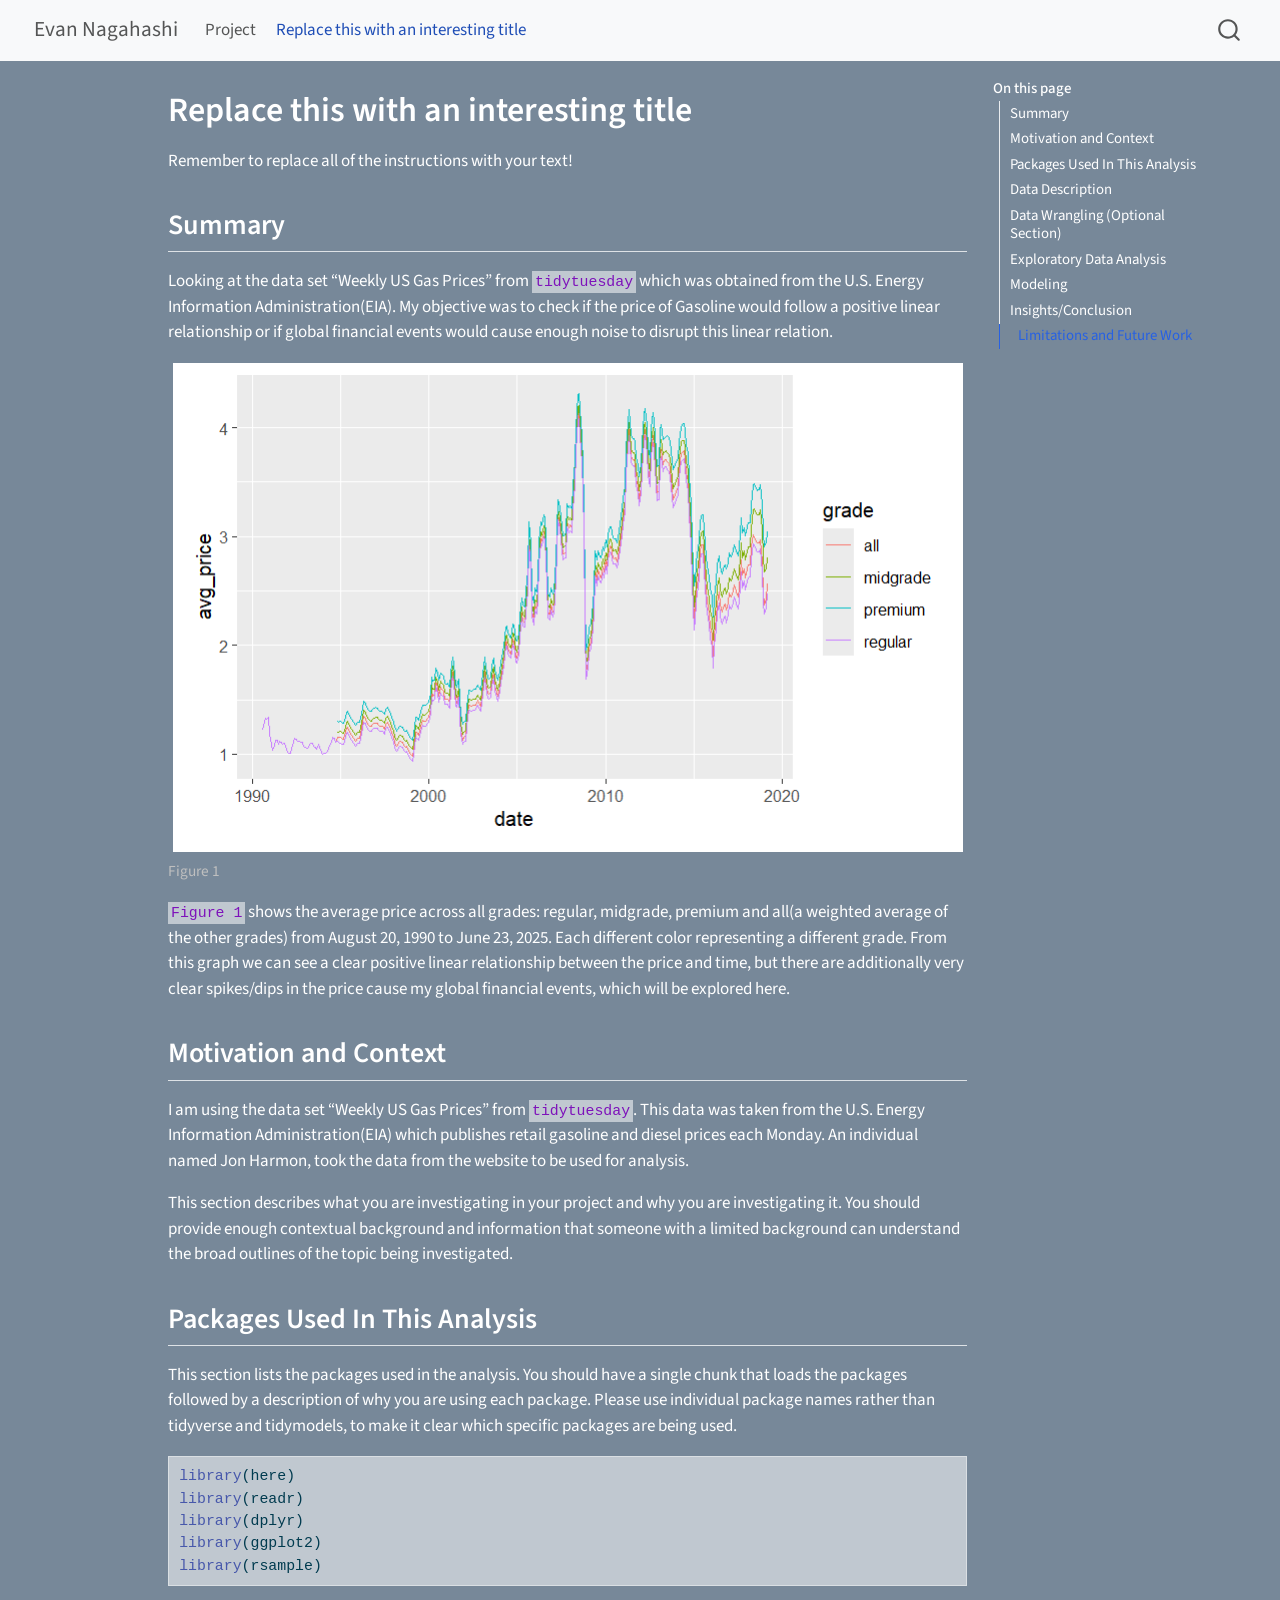
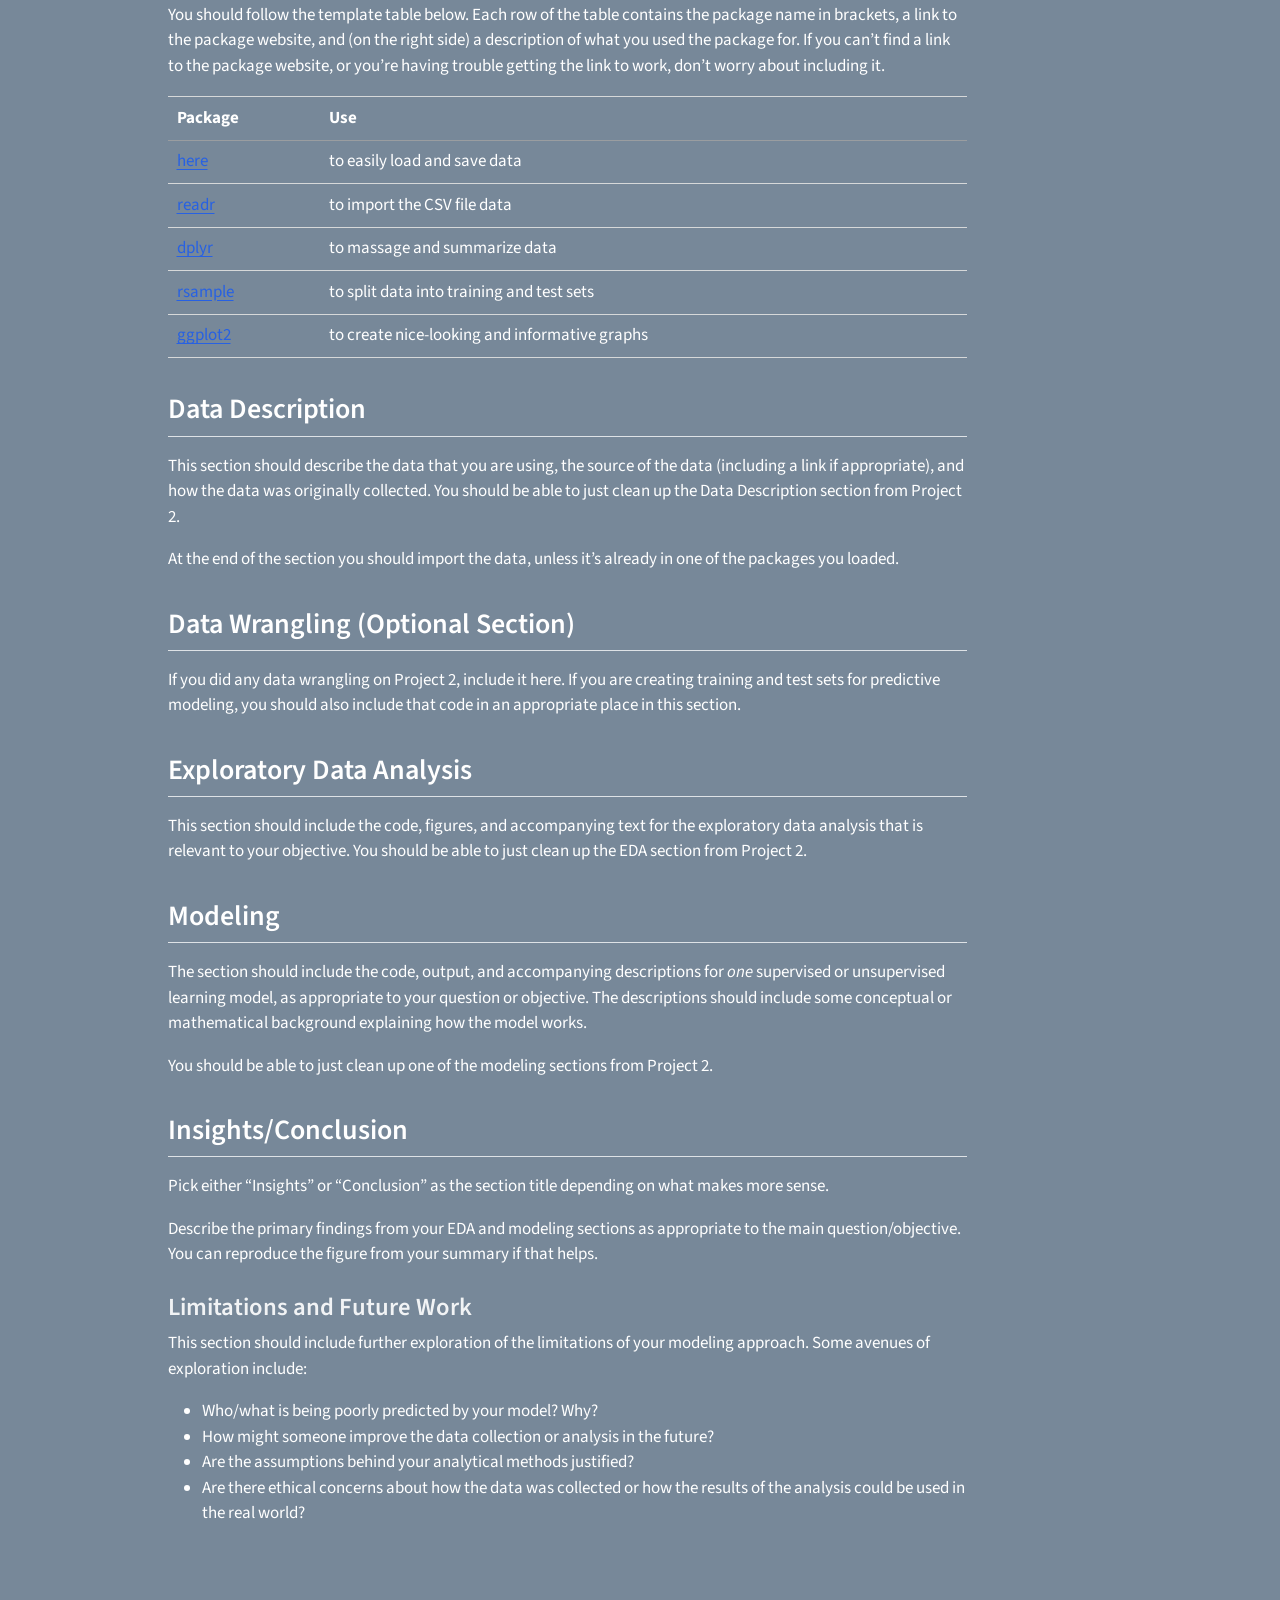
==== docs/math-437-project-template.html @ 0ea78078 "Adding Figure to Portfolio" ====
<!DOCTYPE html>
<html xmlns="http://www.w3.org/1999/xhtml" lang="en" xml:lang="en"><head>

<meta charset="utf-8">
<meta name="generator" content="quarto-1.8.25">

<meta name="viewport" content="width=device-width, initial-scale=1.0, user-scalable=yes">


<title>Replace this with an interesting title – Math437_github</title>
<style>
code{white-space: pre-wrap;}
span.smallcaps{font-variant: small-caps;}
div.columns{display: flex; gap: min(4vw, 1.5em);}
div.column{flex: auto; overflow-x: auto;}
div.hanging-indent{margin-left: 1.5em; text-indent: -1.5em;}
ul.task-list{list-style: none;}
ul.task-list li input[type="checkbox"] {
  width: 0.8em;
  margin: 0 0.8em 0.2em -1em; /* quarto-specific, see https://github.com/quarto-dev/quarto-cli/issues/4556 */ 
  vertical-align: middle;
}
/* CSS for syntax highlighting */
html { -webkit-text-size-adjust: 100%; }
pre > code.sourceCode { white-space: pre; position: relative; }
pre > code.sourceCode > span { display: inline-block; line-height: 1.25; }
pre > code.sourceCode > span:empty { height: 1.2em; }
.sourceCode { overflow: visible; }
code.sourceCode > span { color: inherit; text-decoration: inherit; }
div.sourceCode { margin: 1em 0; }
pre.sourceCode { margin: 0; }
@media screen {
div.sourceCode { overflow: auto; }
}
@media print {
pre > code.sourceCode { white-space: pre-wrap; }
pre > code.sourceCode > span { text-indent: -5em; padding-left: 5em; }
}
pre.numberSource code
  { counter-reset: source-line 0; }
pre.numberSource code > span
  { position: relative; left: -4em; counter-increment: source-line; }
pre.numberSource code > span > a:first-child::before
  { content: counter(source-line);
    position: relative; left: -1em; text-align: right; vertical-align: baseline;
    border: none; display: inline-block;
    -webkit-touch-callout: none; -webkit-user-select: none;
    -khtml-user-select: none; -moz-user-select: none;
    -ms-user-select: none; user-select: none;
    padding: 0 4px; width: 4em;
  }
pre.numberSource { margin-left: 3em;  padding-left: 4px; }
div.sourceCode
  {   }
@media screen {
pre > code.sourceCode > span > a:first-child::before { text-decoration: underline; }
}
</style>


<script src="site_libs/quarto-nav/quarto-nav.js"></script>
<script src="site_libs/quarto-nav/headroom.min.js"></script>
<script src="site_libs/clipboard/clipboard.min.js"></script>
<script src="site_libs/quarto-search/autocomplete.umd.js"></script>
<script src="site_libs/quarto-search/fuse.min.js"></script>
<script src="site_libs/quarto-search/quarto-search.js"></script>
<meta name="quarto:offset" content="./">
<script src="site_libs/quarto-html/quarto.js" type="module"></script>
<script src="site_libs/quarto-html/tabsets/tabsets.js" type="module"></script>
<script src="site_libs/quarto-html/axe/axe-check.js" type="module"></script>
<script src="site_libs/quarto-html/popper.min.js"></script>
<script src="site_libs/quarto-html/tippy.umd.min.js"></script>
<script src="site_libs/quarto-html/anchor.min.js"></script>
<link href="site_libs/quarto-html/tippy.css" rel="stylesheet">
<link href="site_libs/quarto-html/quarto-syntax-highlighting-7b89279ff1a6dce999919e0e67d4d9ec.css" rel="stylesheet" id="quarto-text-highlighting-styles">
<script src="site_libs/bootstrap/bootstrap.min.js"></script>
<link href="site_libs/bootstrap/bootstrap-icons.css" rel="stylesheet">
<link href="site_libs/bootstrap/bootstrap-90ccf80f73c9ab87650d1a69aed63247.min.css" rel="stylesheet" append-hash="true" id="quarto-bootstrap" data-mode="light">
<script id="quarto-search-options" type="application/json">{
  "location": "navbar",
  "copy-button": false,
  "collapse-after": 3,
  "panel-placement": "end",
  "type": "overlay",
  "limit": 50,
  "keyboard-shortcut": [
    "f",
    "/",
    "s"
  ],
  "show-item-context": false,
  "language": {
    "search-no-results-text": "No results",
    "search-matching-documents-text": "matching documents",
    "search-copy-link-title": "Copy link to search",
    "search-hide-matches-text": "Hide additional matches",
    "search-more-match-text": "more match in this document",
    "search-more-matches-text": "more matches in this document",
    "search-clear-button-title": "Clear",
    "search-text-placeholder": "",
    "search-detached-cancel-button-title": "Cancel",
    "search-submit-button-title": "Submit",
    "search-label": "Search"
  }
}</script>


<link rel="stylesheet" href="styles.css">
</head>

<body class="nav-fixed quarto-light">

<div id="quarto-search-results"></div>
  <header id="quarto-header" class="headroom fixed-top">
    <nav class="navbar navbar-expand-lg " data-bs-theme="dark">
      <div class="navbar-container container-fluid">
      <div class="navbar-brand-container mx-auto">
    <a href="./index.html" class="navbar-brand navbar-brand-logo">
    </a>
    <a class="navbar-brand" href="./index.html">
    <span class="navbar-title">Evan Nagahashi</span>
    </a>
  </div>
            <div id="quarto-search" class="" title="Search"></div>
          <button class="navbar-toggler" type="button" data-bs-toggle="collapse" data-bs-target="#navbarCollapse" aria-controls="navbarCollapse" role="menu" aria-expanded="false" aria-label="Toggle navigation" onclick="if (window.quartoToggleHeadroom) { window.quartoToggleHeadroom(); }">
  <span class="navbar-toggler-icon"></span>
</button>
          <div class="collapse navbar-collapse" id="navbarCollapse">
            <ul class="navbar-nav navbar-nav-scroll me-auto">
  <li class="nav-item">
    <a class="nav-link" href="./project.html"> 
<span class="menu-text">Project</span></a>
  </li>  
  <li class="nav-item">
    <a class="nav-link active" href="./math-437-project-template.html" aria-current="page"> 
<span class="menu-text">Replace this with an interesting title</span></a>
  </li>  
</ul>
          </div> <!-- /navcollapse -->
            <div class="quarto-navbar-tools">
</div>
      </div> <!-- /container-fluid -->
    </nav>
</header>
<!-- content -->
<div id="quarto-content" class="quarto-container page-columns page-rows-contents page-layout-article page-navbar">
<!-- sidebar -->
<!-- margin-sidebar -->
    <div id="quarto-margin-sidebar" class="sidebar margin-sidebar">
        <nav id="TOC" role="doc-toc" class="toc-active">
    <h2 id="toc-title">On this page</h2>
   
  <ul>
  <li><a href="#summary" id="toc-summary" class="nav-link active" data-scroll-target="#summary">Summary</a></li>
  <li><a href="#motivation-and-context" id="toc-motivation-and-context" class="nav-link" data-scroll-target="#motivation-and-context">Motivation and Context</a></li>
  <li><a href="#packages-used-in-this-analysis" id="toc-packages-used-in-this-analysis" class="nav-link" data-scroll-target="#packages-used-in-this-analysis">Packages Used In This Analysis</a></li>
  <li><a href="#data-description" id="toc-data-description" class="nav-link" data-scroll-target="#data-description">Data Description</a></li>
  <li><a href="#data-wrangling-optional-section" id="toc-data-wrangling-optional-section" class="nav-link" data-scroll-target="#data-wrangling-optional-section">Data Wrangling (Optional Section)</a></li>
  <li><a href="#exploratory-data-analysis" id="toc-exploratory-data-analysis" class="nav-link" data-scroll-target="#exploratory-data-analysis">Exploratory Data Analysis</a></li>
  <li><a href="#modeling" id="toc-modeling" class="nav-link" data-scroll-target="#modeling">Modeling</a></li>
  <li><a href="#insightsconclusion" id="toc-insightsconclusion" class="nav-link" data-scroll-target="#insightsconclusion">Insights/Conclusion</a>
  <ul class="collapse">
  <li><a href="#limitations-and-future-work" id="toc-limitations-and-future-work" class="nav-link" data-scroll-target="#limitations-and-future-work">Limitations and Future Work</a></li>
  </ul></li>
  </ul>
</nav>
    </div>
<!-- main -->
<main class="content" id="quarto-document-content">

<header id="title-block-header" class="quarto-title-block default">
<div class="quarto-title">
<h1 class="title">Replace this with an interesting title</h1>
</div>



<div class="quarto-title-meta">

    
  
    
  </div>
  


</header>


<p>Remember to replace all of the instructions with your text!</p>
<section id="summary" class="level2">
<h2 class="anchored" data-anchor-id="summary">Summary</h2>
<p>Looking at the data set “Weekly US Gas Prices” from <code>tidytuesday</code> which was obtained from the U.S. Energy Information Administration(EIA). My objective was to check if the price of Gasoline would follow a positive linear relationship or if global financial events would cause enough noise to disrupt this linear relation.</p>
<div class="quarto-figure quarto-figure-center">
<figure class="figure">
<p><img src="price_over_time_graph.png" class="img-fluid figure-img"></p>
<figcaption>Figure 1</figcaption>
</figure>
</div>
<p><code>Figure 1</code> shows the average price across all grades: regular, midgrade, premium and all(a weighted average of the other grades) from August 20, 1990 to June 23, 2025. Each different color representing a different grade. From this graph we can see a clear positive linear relationship between the price and time, but there are additionally very clear spikes/dips in the price cause my global financial events, which will be explored here.</p>
</section>
<section id="motivation-and-context" class="level2">
<h2 class="anchored" data-anchor-id="motivation-and-context">Motivation and Context</h2>
<p>I am using the data set “Weekly US Gas Prices” from <code>tidytuesday</code>. This data was taken from the U.S. Energy Information Administration(EIA) which publishes retail gasoline and diesel prices each Monday. An individual named Jon Harmon, took the data from the website to be used for analysis.</p>
<p>This section describes what you are investigating in your project and why you are investigating it. You should provide enough contextual background and information that someone with a limited background can understand the broad outlines of the topic being investigated.</p>
</section>
<section id="packages-used-in-this-analysis" class="level2">
<h2 class="anchored" data-anchor-id="packages-used-in-this-analysis">Packages Used In This Analysis</h2>
<p>This section lists the packages used in the analysis. You should have a single chunk that loads the packages followed by a description of why you are using each package. Please use individual package names rather than tidyverse and tidymodels, to make it clear which specific packages are being used.</p>
<div class="cell">
<div class="code-copy-outer-scaffold"><div class="sourceCode cell-code" id="cb1"><pre class="sourceCode r code-with-copy"><code class="sourceCode r"><span id="cb1-1"><a href="#cb1-1" aria-hidden="true" tabindex="-1"></a><span class="fu">library</span>(here)</span>
<span id="cb1-2"><a href="#cb1-2" aria-hidden="true" tabindex="-1"></a><span class="fu">library</span>(readr)</span>
<span id="cb1-3"><a href="#cb1-3" aria-hidden="true" tabindex="-1"></a><span class="fu">library</span>(dplyr)</span>
<span id="cb1-4"><a href="#cb1-4" aria-hidden="true" tabindex="-1"></a><span class="fu">library</span>(ggplot2)</span>
<span id="cb1-5"><a href="#cb1-5" aria-hidden="true" tabindex="-1"></a><span class="fu">library</span>(rsample)</span></code></pre></div><button title="Copy to Clipboard" class="code-copy-button"><i class="bi"></i></button></div>
</div>
<p>You should follow the template table below. Each row of the table contains the package name in brackets, a link to the package website, and (on the right side) a description of what you used the package for. If you can’t find a link to the package website, or you’re having trouble getting the link to work, don’t worry about including it.</p>
<table class="caption-top table">
<thead>
<tr class="header">
<th>Package</th>
<th>Use</th>
</tr>
</thead>
<tbody>
<tr class="odd">
<td><a href="https://github.com/jennybc/here_here">here</a></td>
<td>to easily load and save data</td>
</tr>
<tr class="even">
<td><a href="https://readr.tidyverse.org/">readr</a></td>
<td>to import the CSV file data</td>
</tr>
<tr class="odd">
<td><a href="https://dplyr.tidyverse.org/">dplyr</a></td>
<td>to massage and summarize data</td>
</tr>
<tr class="even">
<td><a href="https://rsample.tidymodels.org/">rsample</a></td>
<td>to split data into training and test sets</td>
</tr>
<tr class="odd">
<td><a href="https://ggplot2.tidyverse.org/">ggplot2</a></td>
<td>to create nice-looking and informative graphs</td>
</tr>
</tbody>
</table>
</section>
<section id="data-description" class="level2">
<h2 class="anchored" data-anchor-id="data-description">Data Description</h2>
<p>This section should describe the data that you are using, the source of the data (including a link if appropriate), and how the data was originally collected. You should be able to just clean up the Data Description section from Project 2.</p>
<p>At the end of the section you should import the data, unless it’s already in one of the packages you loaded.</p>
</section>
<section id="data-wrangling-optional-section" class="level2">
<h2 class="anchored" data-anchor-id="data-wrangling-optional-section">Data Wrangling (Optional Section)</h2>
<p>If you did any data wrangling on Project 2, include it here. If you are creating training and test sets for predictive modeling, you should also include that code in an appropriate place in this section.</p>
</section>
<section id="exploratory-data-analysis" class="level2">
<h2 class="anchored" data-anchor-id="exploratory-data-analysis">Exploratory Data Analysis</h2>
<p>This section should include the code, figures, and accompanying text for the exploratory data analysis that is relevant to your objective. You should be able to just clean up the EDA section from Project 2.</p>
</section>
<section id="modeling" class="level2">
<h2 class="anchored" data-anchor-id="modeling">Modeling</h2>
<p>The section should include the code, output, and accompanying descriptions for <em>one</em> supervised or unsupervised learning model, as appropriate to your question or objective. The descriptions should include some conceptual or mathematical background explaining how the model works.</p>
<p>You should be able to just clean up one of the modeling sections from Project 2.</p>
</section>
<section id="insightsconclusion" class="level2">
<h2 class="anchored" data-anchor-id="insightsconclusion">Insights/Conclusion</h2>
<p>Pick either “Insights” or “Conclusion” as the section title depending on what makes more sense.</p>
<p>Describe the primary findings from your EDA and modeling sections as appropriate to the main question/objective. You can reproduce the figure from your summary if that helps.</p>
<section id="limitations-and-future-work" class="level3">
<h3 class="anchored" data-anchor-id="limitations-and-future-work">Limitations and Future Work</h3>
<p>This section should include further exploration of the limitations of your modeling approach. Some avenues of exploration include:</p>
<ul>
<li>Who/what is being poorly predicted by your model? Why?</li>
<li>How might someone improve the data collection or analysis in the future?</li>
<li>Are the assumptions behind your analytical methods justified?</li>
<li>Are there ethical concerns about how the data was collected or how the results of the analysis could be used in the real world?</li>
</ul>


</section>
</section>

</main> <!-- /main -->
<script id="quarto-html-after-body" type="application/javascript">
  window.document.addEventListener("DOMContentLoaded", function (event) {
    const icon = "";
    const anchorJS = new window.AnchorJS();
    anchorJS.options = {
      placement: 'right',
      icon: icon
    };
    anchorJS.add('.anchored');
    const isCodeAnnotation = (el) => {
      for (const clz of el.classList) {
        if (clz.startsWith('code-annotation-')) {                     
          return true;
        }
      }
      return false;
    }
    const onCopySuccess = function(e) {
      // button target
      const button = e.trigger;
      // don't keep focus
      button.blur();
      // flash "checked"
      button.classList.add('code-copy-button-checked');
      var currentTitle = button.getAttribute("title");
      button.setAttribute("title", "Copied!");
      let tooltip;
      if (window.bootstrap) {
        button.setAttribute("data-bs-toggle", "tooltip");
        button.setAttribute("data-bs-placement", "left");
        button.setAttribute("data-bs-title", "Copied!");
        tooltip = new bootstrap.Tooltip(button, 
          { trigger: "manual", 
            customClass: "code-copy-button-tooltip",
            offset: [0, -8]});
        tooltip.show();    
      }
      setTimeout(function() {
        if (tooltip) {
          tooltip.hide();
          button.removeAttribute("data-bs-title");
          button.removeAttribute("data-bs-toggle");
          button.removeAttribute("data-bs-placement");
        }
        button.setAttribute("title", currentTitle);
        button.classList.remove('code-copy-button-checked');
      }, 1000);
      // clear code selection
      e.clearSelection();
    }
    const getTextToCopy = function(trigger) {
      const outerScaffold = trigger.parentElement.cloneNode(true);
      const codeEl = outerScaffold.querySelector('code');
      for (const childEl of codeEl.children) {
        if (isCodeAnnotation(childEl)) {
          childEl.remove();
        }
      }
      return codeEl.innerText;
    }
    const clipboard = new window.ClipboardJS('.code-copy-button:not([data-in-quarto-modal])', {
      text: getTextToCopy
    });
    clipboard.on('success', onCopySuccess);
    if (window.document.getElementById('quarto-embedded-source-code-modal')) {
      const clipboardModal = new window.ClipboardJS('.code-copy-button[data-in-quarto-modal]', {
        text: getTextToCopy,
        container: window.document.getElementById('quarto-embedded-source-code-modal')
      });
      clipboardModal.on('success', onCopySuccess);
    }
      var localhostRegex = new RegExp(/^(?:http|https):\/\/localhost\:?[0-9]*\//);
      var mailtoRegex = new RegExp(/^mailto:/);
        var filterRegex = new RegExp('/' + window.location.host + '/');
      var isInternal = (href) => {
          return filterRegex.test(href) || localhostRegex.test(href) || mailtoRegex.test(href);
      }
      // Inspect non-navigation links and adorn them if external
     var links = window.document.querySelectorAll('a[href]:not(.nav-link):not(.navbar-brand):not(.toc-action):not(.sidebar-link):not(.sidebar-item-toggle):not(.pagination-link):not(.no-external):not([aria-hidden]):not(.dropdown-item):not(.quarto-navigation-tool):not(.about-link)');
      for (var i=0; i<links.length; i++) {
        const link = links[i];
        if (!isInternal(link.href)) {
          // undo the damage that might have been done by quarto-nav.js in the case of
          // links that we want to consider external
          if (link.dataset.originalHref !== undefined) {
            link.href = link.dataset.originalHref;
          }
        }
      }
    function tippyHover(el, contentFn, onTriggerFn, onUntriggerFn) {
      const config = {
        allowHTML: true,
        maxWidth: 500,
        delay: 100,
        arrow: false,
        appendTo: function(el) {
            return el.parentElement;
        },
        interactive: true,
        interactiveBorder: 10,
        theme: 'quarto',
        placement: 'bottom-start',
      };
      if (contentFn) {
        config.content = contentFn;
      }
      if (onTriggerFn) {
        config.onTrigger = onTriggerFn;
      }
      if (onUntriggerFn) {
        config.onUntrigger = onUntriggerFn;
      }
      window.tippy(el, config); 
    }
    const noterefs = window.document.querySelectorAll('a[role="doc-noteref"]');
    for (var i=0; i<noterefs.length; i++) {
      const ref = noterefs[i];
      tippyHover(ref, function() {
        // use id or data attribute instead here
        let href = ref.getAttribute('data-footnote-href') || ref.getAttribute('href');
        try { href = new URL(href).hash; } catch {}
        const id = href.replace(/^#\/?/, "");
        const note = window.document.getElementById(id);
        if (note) {
          return note.innerHTML;
        } else {
          return "";
        }
      });
    }
    const xrefs = window.document.querySelectorAll('a.quarto-xref');
    const processXRef = (id, note) => {
      // Strip column container classes
      const stripColumnClz = (el) => {
        el.classList.remove("page-full", "page-columns");
        if (el.children) {
          for (const child of el.children) {
            stripColumnClz(child);
          }
        }
      }
      stripColumnClz(note)
      if (id === null || id.startsWith('sec-')) {
        // Special case sections, only their first couple elements
        const container = document.createElement("div");
        if (note.children && note.children.length > 2) {
          container.appendChild(note.children[0].cloneNode(true));
          for (let i = 1; i < note.children.length; i++) {
            const child = note.children[i];
            if (child.tagName === "P" && child.innerText === "") {
              continue;
            } else {
              container.appendChild(child.cloneNode(true));
              break;
            }
          }
          if (window.Quarto?.typesetMath) {
            window.Quarto.typesetMath(container);
          }
          return container.innerHTML
        } else {
          if (window.Quarto?.typesetMath) {
            window.Quarto.typesetMath(note);
          }
          return note.innerHTML;
        }
      } else {
        // Remove any anchor links if they are present
        const anchorLink = note.querySelector('a.anchorjs-link');
        if (anchorLink) {
          anchorLink.remove();
        }
        if (window.Quarto?.typesetMath) {
          window.Quarto.typesetMath(note);
        }
        if (note.classList.contains("callout")) {
          return note.outerHTML;
        } else {
          return note.innerHTML;
        }
      }
    }
    for (var i=0; i<xrefs.length; i++) {
      const xref = xrefs[i];
      tippyHover(xref, undefined, function(instance) {
        instance.disable();
        let url = xref.getAttribute('href');
        let hash = undefined; 
        if (url.startsWith('#')) {
          hash = url;
        } else {
          try { hash = new URL(url).hash; } catch {}
        }
        if (hash) {
          const id = hash.replace(/^#\/?/, "");
          const note = window.document.getElementById(id);
          if (note !== null) {
            try {
              const html = processXRef(id, note.cloneNode(true));
              instance.setContent(html);
            } finally {
              instance.enable();
              instance.show();
            }
          } else {
            // See if we can fetch this
            fetch(url.split('#')[0])
            .then(res => res.text())
            .then(html => {
              const parser = new DOMParser();
              const htmlDoc = parser.parseFromString(html, "text/html");
              const note = htmlDoc.getElementById(id);
              if (note !== null) {
                const html = processXRef(id, note);
                instance.setContent(html);
              } 
            }).finally(() => {
              instance.enable();
              instance.show();
            });
          }
        } else {
          // See if we can fetch a full url (with no hash to target)
          // This is a special case and we should probably do some content thinning / targeting
          fetch(url)
          .then(res => res.text())
          .then(html => {
            const parser = new DOMParser();
            const htmlDoc = parser.parseFromString(html, "text/html");
            const note = htmlDoc.querySelector('main.content');
            if (note !== null) {
              // This should only happen for chapter cross references
              // (since there is no id in the URL)
              // remove the first header
              if (note.children.length > 0 && note.children[0].tagName === "HEADER") {
                note.children[0].remove();
              }
              const html = processXRef(null, note);
              instance.setContent(html);
            } 
          }).finally(() => {
            instance.enable();
            instance.show();
          });
        }
      }, function(instance) {
      });
    }
        let selectedAnnoteEl;
        const selectorForAnnotation = ( cell, annotation) => {
          let cellAttr = 'data-code-cell="' + cell + '"';
          let lineAttr = 'data-code-annotation="' +  annotation + '"';
          const selector = 'span[' + cellAttr + '][' + lineAttr + ']';
          return selector;
        }
        const selectCodeLines = (annoteEl) => {
          const doc = window.document;
          const targetCell = annoteEl.getAttribute("data-target-cell");
          const targetAnnotation = annoteEl.getAttribute("data-target-annotation");
          const annoteSpan = window.document.querySelector(selectorForAnnotation(targetCell, targetAnnotation));
          const lines = annoteSpan.getAttribute("data-code-lines").split(",");
          const lineIds = lines.map((line) => {
            return targetCell + "-" + line;
          })
          let top = null;
          let height = null;
          let parent = null;
          if (lineIds.length > 0) {
              //compute the position of the single el (top and bottom and make a div)
              const el = window.document.getElementById(lineIds[0]);
              top = el.offsetTop;
              height = el.offsetHeight;
              parent = el.parentElement.parentElement;
            if (lineIds.length > 1) {
              const lastEl = window.document.getElementById(lineIds[lineIds.length - 1]);
              const bottom = lastEl.offsetTop + lastEl.offsetHeight;
              height = bottom - top;
            }
            if (top !== null && height !== null && parent !== null) {
              // cook up a div (if necessary) and position it 
              let div = window.document.getElementById("code-annotation-line-highlight");
              if (div === null) {
                div = window.document.createElement("div");
                div.setAttribute("id", "code-annotation-line-highlight");
                div.style.position = 'absolute';
                parent.appendChild(div);
              }
              div.style.top = top - 2 + "px";
              div.style.height = height + 4 + "px";
              div.style.left = 0;
              let gutterDiv = window.document.getElementById("code-annotation-line-highlight-gutter");
              if (gutterDiv === null) {
                gutterDiv = window.document.createElement("div");
                gutterDiv.setAttribute("id", "code-annotation-line-highlight-gutter");
                gutterDiv.style.position = 'absolute';
                const codeCell = window.document.getElementById(targetCell);
                const gutter = codeCell.querySelector('.code-annotation-gutter');
                gutter.appendChild(gutterDiv);
              }
              gutterDiv.style.top = top - 2 + "px";
              gutterDiv.style.height = height + 4 + "px";
            }
            selectedAnnoteEl = annoteEl;
          }
        };
        const unselectCodeLines = () => {
          const elementsIds = ["code-annotation-line-highlight", "code-annotation-line-highlight-gutter"];
          elementsIds.forEach((elId) => {
            const div = window.document.getElementById(elId);
            if (div) {
              div.remove();
            }
          });
          selectedAnnoteEl = undefined;
        };
          // Handle positioning of the toggle
      window.addEventListener(
        "resize",
        throttle(() => {
          elRect = undefined;
          if (selectedAnnoteEl) {
            selectCodeLines(selectedAnnoteEl);
          }
        }, 10)
      );
      function throttle(fn, ms) {
      let throttle = false;
      let timer;
        return (...args) => {
          if(!throttle) { // first call gets through
              fn.apply(this, args);
              throttle = true;
          } else { // all the others get throttled
              if(timer) clearTimeout(timer); // cancel #2
              timer = setTimeout(() => {
                fn.apply(this, args);
                timer = throttle = false;
              }, ms);
          }
        };
      }
        // Attach click handler to the DT
        const annoteDls = window.document.querySelectorAll('dt[data-target-cell]');
        for (const annoteDlNode of annoteDls) {
          annoteDlNode.addEventListener('click', (event) => {
            const clickedEl = event.target;
            if (clickedEl !== selectedAnnoteEl) {
              unselectCodeLines();
              const activeEl = window.document.querySelector('dt[data-target-cell].code-annotation-active');
              if (activeEl) {
                activeEl.classList.remove('code-annotation-active');
              }
              selectCodeLines(clickedEl);
              clickedEl.classList.add('code-annotation-active');
            } else {
              // Unselect the line
              unselectCodeLines();
              clickedEl.classList.remove('code-annotation-active');
            }
          });
        }
    const findCites = (el) => {
      const parentEl = el.parentElement;
      if (parentEl) {
        const cites = parentEl.dataset.cites;
        if (cites) {
          return {
            el,
            cites: cites.split(' ')
          };
        } else {
          return findCites(el.parentElement)
        }
      } else {
        return undefined;
      }
    };
    var bibliorefs = window.document.querySelectorAll('a[role="doc-biblioref"]');
    for (var i=0; i<bibliorefs.length; i++) {
      const ref = bibliorefs[i];
      const citeInfo = findCites(ref);
      if (citeInfo) {
        tippyHover(citeInfo.el, function() {
          var popup = window.document.createElement('div');
          citeInfo.cites.forEach(function(cite) {
            var citeDiv = window.document.createElement('div');
            citeDiv.classList.add('hanging-indent');
            citeDiv.classList.add('csl-entry');
            var biblioDiv = window.document.getElementById('ref-' + cite);
            if (biblioDiv) {
              citeDiv.innerHTML = biblioDiv.innerHTML;
            }
            popup.appendChild(citeDiv);
          });
          return popup.innerHTML;
        });
      }
    }
  });
  </script>
</div> <!-- /content -->




</body></html>
---- docs/site_libs/quarto-html/tippy.css ----
.tippy-box[data-animation=fade][data-state=hidden]{opacity:0}[data-tippy-root]{max-width:calc(100vw - 10px)}.tippy-box{position:relative;background-color:#333;color:#fff;border-radius:4px;font-size:14px;line-height:1.4;white-space:normal;outline:0;transition-property:transform,visibility,opacity}.tippy-box[data-placement^=top]>.tippy-arrow{bottom:0}.tippy-box[data-placement^=top]>.tippy-arrow:before{bottom:-7px;left:0;border-width:8px 8px 0;border-top-color:initial;transform-origin:center top}.tippy-box[data-placement^=bottom]>.tippy-arrow{top:0}.tippy-box[data-placement^=bottom]>.tippy-arrow:before{top:-7px;left:0;border-width:0 8px 8px;border-bottom-color:initial;transform-origin:center bottom}.tippy-box[data-placement^=left]>.tippy-arrow{right:0}.tippy-box[data-placement^=left]>.tippy-arrow:before{border-width:8px 0 8px 8px;border-left-color:initial;right:-7px;transform-origin:center left}.tippy-box[data-placement^=right]>.tippy-arrow{left:0}.tippy-box[data-placement^=right]>.tippy-arrow:before{left:-7px;border-width:8px 8px 8px 0;border-right-color:initial;transform-origin:center right}.tippy-box[data-inertia][data-state=visible]{transition-timing-function:cubic-bezier(.54,1.5,.38,1.11)}.tippy-arrow{width:16px;height:16px;color:#333}.tippy-arrow:before{content:"";position:absolute;border-color:transparent;border-style:solid}.tippy-content{position:relative;padding:5px 9px;z-index:1}
---- docs/site_libs/quarto-html/quarto-syntax-highlighting-7b89279ff1a6dce999919e0e67d4d9ec.css ----
/* quarto syntax highlight colors */
:root {
  --quarto-hl-ot-color: #003B4F;
  --quarto-hl-at-color: #657422;
  --quarto-hl-ss-color: #20794D;
  --quarto-hl-an-color: #5E5E5E;
  --quarto-hl-fu-color: #4758AB;
  --quarto-hl-st-color: #20794D;
  --quarto-hl-cf-color: #003B4F;
  --quarto-hl-op-color: #5E5E5E;
  --quarto-hl-er-color: #AD0000;
  --quarto-hl-bn-color: #AD0000;
  --quarto-hl-al-color: #AD0000;
  --quarto-hl-va-color: #111111;
  --quarto-hl-bu-color: inherit;
  --quarto-hl-ex-color: inherit;
  --quarto-hl-pp-color: #AD0000;
  --quarto-hl-in-color: #5E5E5E;
  --quarto-hl-vs-color: #20794D;
  --quarto-hl-wa-color: #5E5E5E;
  --quarto-hl-do-color: #5E5E5E;
  --quarto-hl-im-color: #00769E;
  --quarto-hl-ch-color: #20794D;
  --quarto-hl-dt-color: #AD0000;
  --quarto-hl-fl-color: #AD0000;
  --quarto-hl-co-color: #5E5E5E;
  --quarto-hl-cv-color: #5E5E5E;
  --quarto-hl-cn-color: #8f5902;
  --quarto-hl-sc-color: #5E5E5E;
  --quarto-hl-dv-color: #AD0000;
  --quarto-hl-kw-color: #003B4F;
}

/* other quarto variables */
:root {
  --quarto-font-monospace: SFMono-Regular, Menlo, Monaco, Consolas, "Liberation Mono", "Courier New", monospace;
}

/* syntax highlight based on Pandoc's rules */
pre > code.sourceCode > span {
  color: #003B4F;
}

code.sourceCode > span {
  color: #003B4F;
}

div.sourceCode,
div.sourceCode pre.sourceCode {
  color: #003B4F;
}

/* Normal */
code span {
  color: #003B4F;
}

/* Alert */
code span.al {
  color: #AD0000;
  font-style: inherit;
}

/* Annotation */
code span.an {
  color: #5E5E5E;
  font-style: inherit;
}

/* Attribute */
code span.at {
  color: #657422;
  font-style: inherit;
}

/* BaseN */
code span.bn {
  color: #AD0000;
  font-style: inherit;
}

/* BuiltIn */
code span.bu {
  font-style: inherit;
}

/* ControlFlow */
code span.cf {
  color: #003B4F;
  font-weight: bold;
  font-style: inherit;
}

/* Char */
code span.ch {
  color: #20794D;
  font-style: inherit;
}

/* Constant */
code span.cn {
  color: #8f5902;
  font-style: inherit;
}

/* Comment */
code span.co {
  color: #5E5E5E;
  font-style: inherit;
}

/* CommentVar */
code span.cv {
  color: #5E5E5E;
  font-style: italic;
}

/* Documentation */
code span.do {
  color: #5E5E5E;
  font-style: italic;
}

/* DataType */
code span.dt {
  color: #AD0000;
  font-style: inherit;
}

/* DecVal */
code span.dv {
  color: #AD0000;
  font-style: inherit;
}

/* Error */
code span.er {
  color: #AD0000;
  font-style: inherit;
}

/* Extension */
code span.ex {
  font-style: inherit;
}

/* Float */
code span.fl {
  color: #AD0000;
  font-style: inherit;
}

/* Function */
code span.fu {
  color: #4758AB;
  font-style: inherit;
}

/* Import */
code span.im {
  color: #00769E;
  font-style: inherit;
}

/* Information */
code span.in {
  color: #5E5E5E;
  font-style: inherit;
}

/* Keyword */
code span.kw {
  color: #003B4F;
  font-weight: bold;
  font-style: inherit;
}

/* Operator */
code span.op {
  color: #5E5E5E;
  font-style: inherit;
}

/* Other */
code span.ot {
  color: #003B4F;
  font-style: inherit;
}

/* Preprocessor */
code span.pp {
  color: #AD0000;
  font-style: inherit;
}

/* SpecialChar */
code span.sc {
  color: #5E5E5E;
  font-style: inherit;
}

/* SpecialString */
code span.ss {
  color: #20794D;
  font-style: inherit;
}

/* String */
code span.st {
  color: #20794D;
  font-style: inherit;
}

/* Variable */
code span.va {
  color: #111111;
  font-style: inherit;
}

/* VerbatimString */
code span.vs {
  color: #20794D;
  font-style: inherit;
}

/* Warning */
code span.wa {
  color: #5E5E5E;
  font-style: italic;
}

.prevent-inlining {
  content: "</";
}

/*# sourceMappingURL=3944bc705cfaf4c80e56f77c5205168a.css.map */
---- docs/styles.css ----
/* css styles */
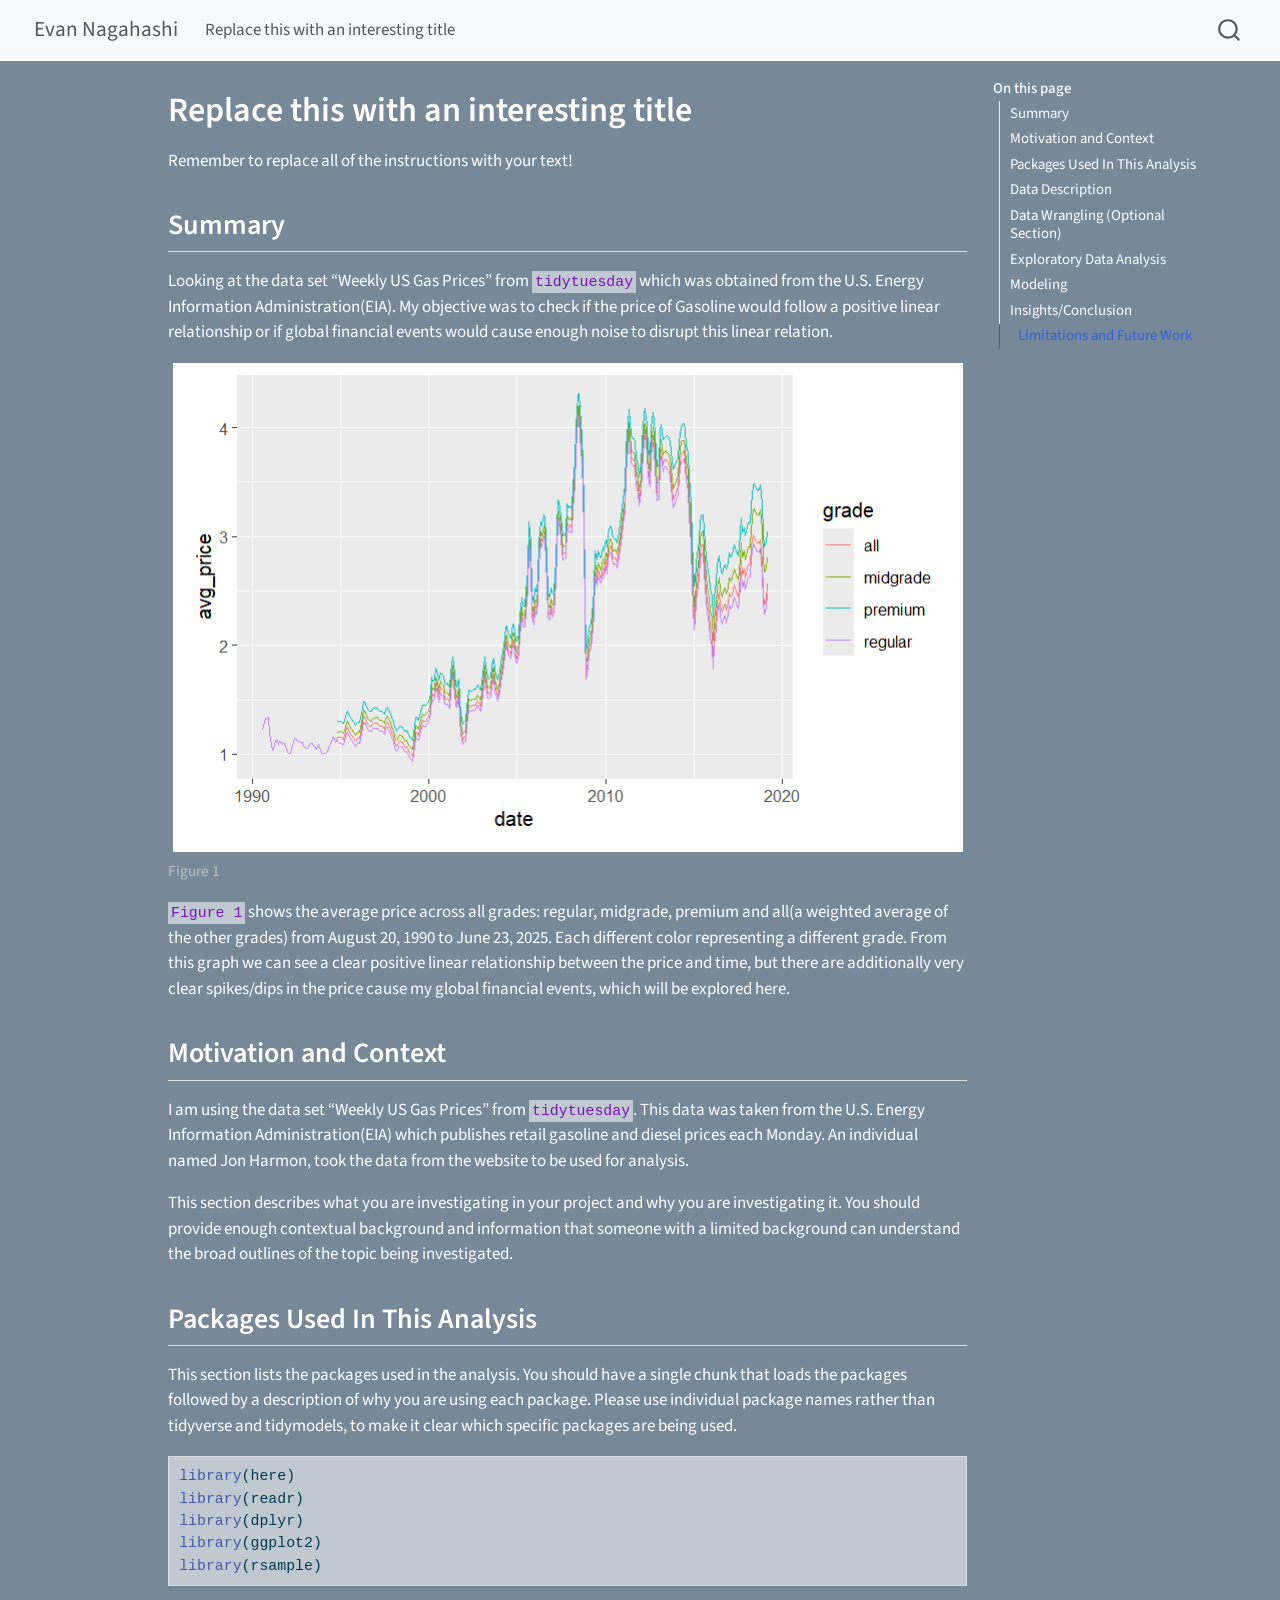
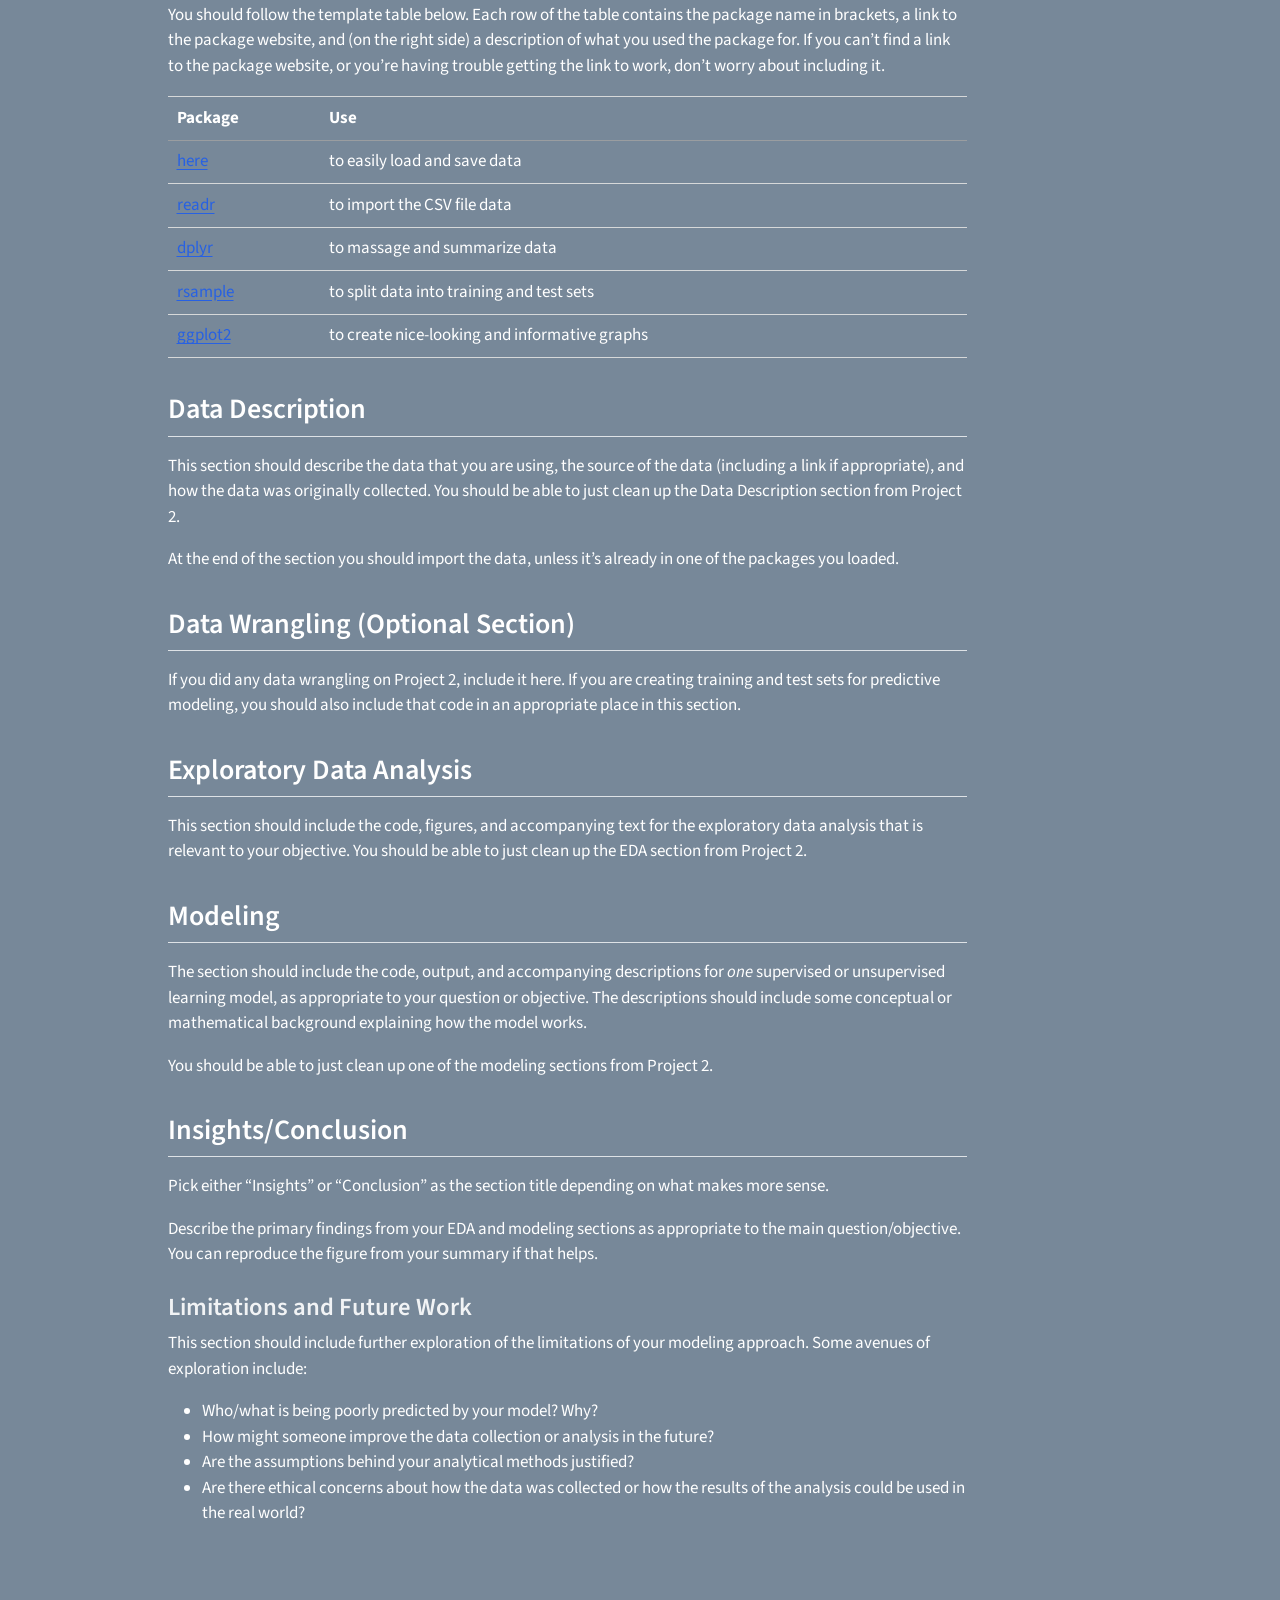
==== commit acab79ee: "name updates" ====
--- a/docs/math-437-project-template.html
+++ b/docs/math-437-project-template.html
@@ -129,10 +129,6 @@
             <ul class="navbar-nav navbar-nav-scroll me-auto">
   <li class="nav-item">
     <a class="nav-link" href="./project.html"> 
-<span class="menu-text">Project</span></a>
-  </li>  
-  <li class="nav-item">
-    <a class="nav-link active" href="./math-437-project-template.html" aria-current="page"> 
 <span class="menu-text">Replace this with an interesting title</span></a>
   </li>  
 </ul>
